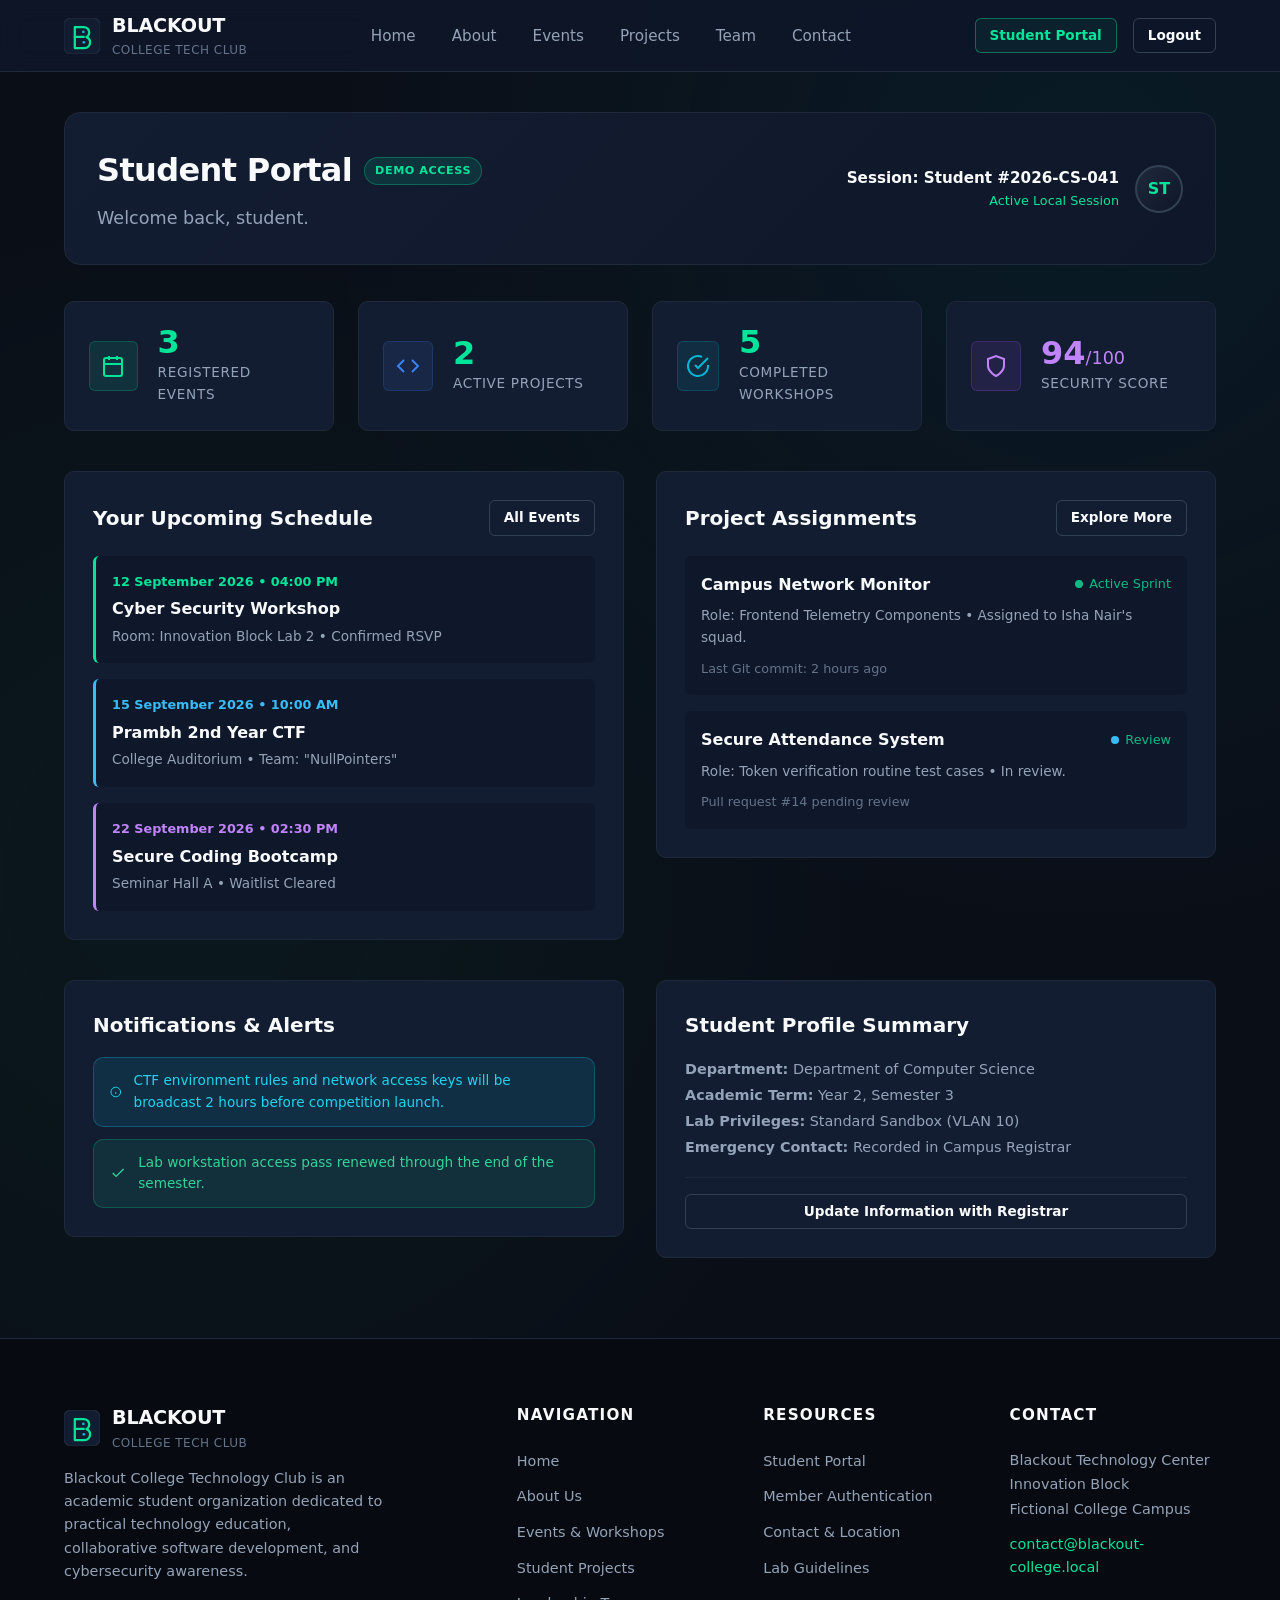
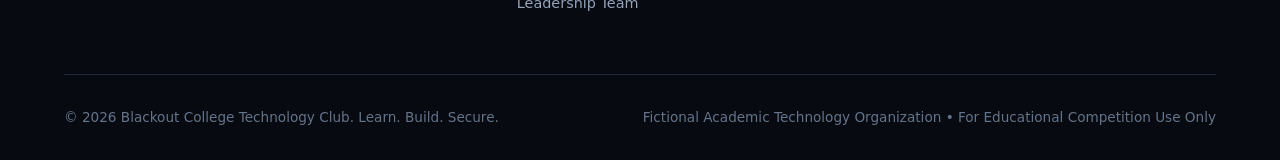
==== website/portal.html @ 45f64d4b "Initial commit: Prambh 2nd Year CTF website and organizer documentation" ====
<!DOCTYPE html>
<html lang="en">
<head>
  <meta charset="UTF-8">
  <meta name="viewport" content="width=device-width, initial-scale=1.0">
  <meta name="description" content="Blackout Student Dashboard - Track club activities, event registrations, projects, and lab credentials.">
  <title>Student Portal | Blackout College Technology Club</title>
  <link rel="stylesheet" href="assets/css/style.css">
</head>
<body>
  <a href="#main-content" class="skip-link">Skip to main content</a>

  <!-- Global Header -->
  <header class="site-header">
    <div class="container nav-wrapper">
      <a href="index.html" class="brand-link" aria-label="Blackout College Technology Club Home">
        <svg class="brand-logo-svg" viewBox="0 0 40 40" fill="none" xmlns="http://www.w3.org/2000/svg" aria-hidden="true">
          <rect width="40" height="40" rx="8" fill="#131D31" stroke="#1E293B" stroke-width="1.5"/>
          <path d="M12 10H22C25.3137 10 28 12.6863 28 16C28 18.2372 26.7725 20.188 24.9644 21.2183C27.3551 22.1868 29 24.5218 29 27.25C29 30.7018 26.2018 33.5 22.75 33.5H12V10Z" stroke="#00E599" stroke-width="2.5" stroke-linecap="round" stroke-linejoin="round"/>
          <path d="M12 21H22" stroke="#00E599" stroke-width="2.5" stroke-linecap="round"/>
          <circle cx="21.5" cy="15.5" r="1.5" fill="#06B6D4"/>
          <circle cx="22" cy="27" r="1.5" fill="#06B6D4"/>
        </svg>
        <div>
          <span>BLACKOUT</span>
          <span class="brand-text-sub">COLLEGE TECH CLUB</span>
        </div>
      </a>

      <nav aria-label="Main Navigation">
        <ul class="nav-menu">
          <li><a href="index.html" class="nav-link">Home</a></li>
          <li><a href="about.html" class="nav-link">About</a></li>
          <li><a href="events.html" class="nav-link">Events</a></li>
          <li><a href="projects.html" class="nav-link">Projects</a></li>
          <li><a href="team.html" class="nav-link">Team</a></li>
          <li><a href="contact.html" class="nav-link">Contact</a></li>
          <li class="nav-menu-portal-item" style="display: none;">
            <a href="portal.html" class="btn btn-sm btn-accent-outline active" style="width: 100%; text-align: center; margin-bottom: 8px;">Student Portal</a>
            <a href="login.html" class="btn btn-sm btn-primary" style="width: 100%; text-align: center;">Logout</a>
          </li>
        </ul>
      </nav>

      <div class="nav-actions">
        <a href="portal.html" class="btn btn-sm btn-accent-outline active">Student Portal</a>
        <a href="login.html" class="btn btn-sm btn-outline">Logout</a>
      </div>

      <button class="mobile-nav-toggle" aria-label="Toggle navigation menu" aria-expanded="false">
        <span class="hamburger-line"></span>
      </button>
    </div>
  </header>

  <main id="main-content" class="section" style="padding-top: 40px;">
    <div class="container">
      <!-- Portal Banner -->
      <div class="portal-banner">
        <div>
          <div style="display: flex; align-items: center; gap: 12px; margin-bottom: 8px;">
            <h1 class="page-title" style="font-size: 2rem; margin-bottom: 0;">Student Portal</h1>
            <span class="badge badge-general" style="font-size: 0.7rem;">Demo Access</span>
          </div>
          <p style="font-size: 1.1rem; color: var(--text-secondary); margin-bottom: 0;">
            Welcome back, student.
          </p>
        </div>

        <div style="display: flex; align-items: center; gap: 16px;">
          <div style="text-align: right;">
            <div style="font-weight: 700; font-size: 0.95rem;">Session: Student #2026-CS-041</div>
            <div style="font-size: 0.8rem; color: var(--accent-primary);">Active Local Session</div>
          </div>
          <div class="team-avatar" style="width: 48px; height: 48px; font-size: 1rem; margin-bottom: 0;">
            ST
          </div>
        </div>
      </div>

      <!-- Statistics Cards -->
      <div class="grid grid-4" style="margin-bottom: 40px;">
        <!-- Registered Events -->
        <div class="stat-card">
          <div class="card-icon-box" style="margin-bottom: 0;">
            <svg width="24" height="24" viewBox="0 0 24 24" fill="none" stroke="currentColor" stroke-width="2">
              <rect x="3" y="4" width="18" height="18" rx="2" ry="2"/>
              <line x1="16" y1="2" x2="16" y2="6"/>
              <line x1="8" y1="2" x2="8" y2="6"/>
              <line x1="3" y1="10" x2="21" y2="10"/>
            </svg>
          </div>
          <div>
            <div class="stat-number">3</div>
            <div class="stat-label">Registered Events</div>
          </div>
        </div>

        <!-- Active Projects -->
        <div class="stat-card">
          <div class="card-icon-box blue" style="margin-bottom: 0;">
            <svg width="24" height="24" viewBox="0 0 24 24" fill="none" stroke="currentColor" stroke-width="2">
              <polyline points="16 18 22 12 16 6"/>
              <polyline points="8 6 2 12 8 18"/>
            </svg>
          </div>
          <div>
            <div class="stat-number">2</div>
            <div class="stat-label">Active Projects</div>
          </div>
        </div>

        <!-- Completed Workshops -->
        <div class="stat-card">
          <div class="card-icon-box cyan" style="margin-bottom: 0;">
            <svg width="24" height="24" viewBox="0 0 24 24" fill="none" stroke="currentColor" stroke-width="2">
              <path d="M22 11.08V12a10 10 0 1 1-5.93-9.14"/>
              <polyline points="22 4 12 14.01 9 11.01"/>
            </svg>
          </div>
          <div>
            <div class="stat-number">5</div>
            <div class="stat-label">Completed Workshops</div>
          </div>
        </div>

        <!-- Security Score -->
        <div class="stat-card">
          <div class="card-icon-box purple" style="margin-bottom: 0;">
            <svg width="24" height="24" viewBox="0 0 24 24" fill="none" stroke="currentColor" stroke-width="2">
              <path d="M12 22s8-4 8-10V5l-8-3-8 3v7c0 6 8 10 8 10z"/>
            </svg>
          </div>
          <div>
            <div class="stat-number" style="color: #c084fc;">94<span style="font-size: 1.1rem; font-weight: 500;">/100</span></div>
            <div class="stat-label">Security Score</div>
          </div>
        </div>
      </div>

      <!-- Main Dashboard Grid -->
      <div class="grid grid-2" style="gap: 32px; align-items: flex-start; margin-bottom: 40px;">
        <!-- Left: Upcoming Events & Registered Schedule -->
        <div class="card">
          <div style="display: flex; justify-content: space-between; align-items: center; margin-bottom: 20px;">
            <h2 class="card-title" style="font-size: 1.25rem; margin-bottom: 0;">Your Upcoming Schedule</h2>
            <a href="events.html" class="btn btn-sm btn-outline">All Events</a>
          </div>

          <div style="display: flex; flex-direction: column; gap: 16px;">
            <div style="padding: 16px; background: var(--bg-secondary); border-radius: var(--radius-sm); border-left: 3px solid var(--accent-primary);">
              <div style="font-size: 0.8rem; color: var(--accent-primary); font-weight: 600; margin-bottom: 4px;">
                12 September 2026 &bull; 04:00 PM
              </div>
              <div style="font-weight: 700; margin-bottom: 4px;">Cyber Security Workshop</div>
              <div style="font-size: 0.85rem; color: var(--text-secondary);">Room: Innovation Block Lab 2 &bull; Confirmed RSVP</div>
            </div>

            <div style="padding: 16px; background: var(--bg-secondary); border-radius: var(--radius-sm); border-left: 3px solid #38bdf8;">
              <div style="font-size: 0.8rem; color: #38bdf8; font-weight: 600; margin-bottom: 4px;">
                15 September 2026 &bull; 10:00 AM
              </div>
              <div style="font-weight: 700; margin-bottom: 4px;">Prambh 2nd Year CTF</div>
              <div style="font-size: 0.85rem; color: var(--text-secondary);">College Auditorium &bull; Team: "NullPointers"</div>
            </div>

            <div style="padding: 16px; background: var(--bg-secondary); border-radius: var(--radius-sm); border-left: 3px solid #c084fc;">
              <div style="font-size: 0.8rem; color: #c084fc; font-weight: 600; margin-bottom: 4px;">
                22 September 2026 &bull; 02:30 PM
              </div>
              <div style="font-weight: 700; margin-bottom: 4px;">Secure Coding Bootcamp</div>
              <div style="font-size: 0.85rem; color: var(--text-secondary);">Seminar Hall A &bull; Waitlist Cleared</div>
            </div>
          </div>
        </div>

        <!-- Right: Project Status & Contributions -->
        <div class="card">
          <div style="display: flex; justify-content: space-between; align-items: center; margin-bottom: 20px;">
            <h2 class="card-title" style="font-size: 1.25rem; margin-bottom: 0;">Project Assignments</h2>
            <a href="projects.html" class="btn btn-sm btn-outline">Explore More</a>
          </div>

          <div style="display: flex; flex-direction: column; gap: 16px;">
            <div style="padding: 16px; background: var(--bg-secondary); border-radius: var(--radius-sm);">
              <div style="display: flex; justify-content: space-between; margin-bottom: 8px;">
                <span style="font-weight: 700;">Campus Network Monitor</span>
                <span class="project-status"><span class="status-dot"></span> Active Sprint</span>
              </div>
              <p style="font-size: 0.85rem; margin-bottom: 10px;">Role: Frontend Telemetry Components &bull; Assigned to Isha Nair's squad.</p>
              <div style="font-size: 0.8rem; color: var(--text-muted);">Last Git commit: 2 hours ago</div>
            </div>

            <div style="padding: 16px; background: var(--bg-secondary); border-radius: var(--radius-sm);">
              <div style="display: flex; justify-content: space-between; margin-bottom: 8px;">
                <span style="font-weight: 700;">Secure Attendance System</span>
                <span class="project-status"><span class="status-dot" style="background: #38bdf8;"></span> Review</span>
              </div>
              <p style="font-size: 0.85rem; margin-bottom: 10px;">Role: Token verification routine test cases &bull; In review.</p>
              <div style="font-size: 0.8rem; color: var(--text-muted);">Pull request #14 pending review</div>
            </div>
          </div>
        </div>
      </div>

      <!-- Bottom: Notifications & Profile Summary -->
      <div class="grid grid-2" style="gap: 32px; align-items: flex-start;">
        <!-- Notifications -->
        <div class="card">
          <h2 class="card-title" style="font-size: 1.25rem; margin-bottom: 16px;">Notifications &amp; Alerts</h2>
          <div style="display: flex; flex-direction: column; gap: 12px;">
            <div class="alert alert-info" style="margin-bottom: 0; padding: 12px 16px;">
              <svg width="18" height="18" viewBox="0 0 24 24" fill="none" stroke="currentColor" stroke-width="2">
                <circle cx="12" cy="12" r="10"/>
                <line x1="12" y1="16" x2="12" y2="12"/>
                <line x1="12" y1="8" x2="12.01" y2="8"/>
              </svg>
              <span style="font-size: 0.85rem;">CTF environment rules and network access keys will be broadcast 2 hours before competition launch.</span>
            </div>

            <div class="alert alert-success" style="margin-bottom: 0; padding: 12px 16px;">
              <svg width="18" height="18" viewBox="0 0 24 24" fill="none" stroke="currentColor" stroke-width="2">
                <polyline points="20 6 9 17 4 12"/>
              </svg>
              <span style="font-size: 0.85rem;">Lab workstation access pass renewed through the end of the semester.</span>
            </div>
          </div>
        </div>

        <!-- Profile Summary -->
        <div class="card">
          <h2 class="card-title" style="font-size: 1.25rem; margin-bottom: 16px;">Student Profile Summary</h2>
          <div style="font-size: 0.9rem; line-height: 1.8; color: var(--text-secondary);">
            <div><strong>Department:</strong> Department of Computer Science</div>
            <div><strong>Academic Term:</strong> Year 2, Semester 3</div>
            <div><strong>Lab Privileges:</strong> Standard Sandbox (VLAN 10)</div>
            <div><strong>Emergency Contact:</strong> Recorded in Campus Registrar</div>
          </div>
          <div style="margin-top: 16px; padding-top: 16px; border-top: 1px solid var(--border-subtle);">
            <a href="contact.html" class="btn btn-sm btn-outline" style="width: 100%;">Update Information with Registrar</a>
          </div>
        </div>
      </div>
    </div>
  </main>

  <!-- Global Footer -->
  <footer class="site-footer">
    <div class="container">
      <div class="footer-grid">
        <div class="footer-brand">
          <a href="index.html" class="brand-link">
            <svg class="brand-logo-svg" viewBox="0 0 40 40" fill="none" xmlns="http://www.w3.org/2000/svg" aria-hidden="true">
              <rect width="40" height="40" rx="8" fill="#131D31" stroke="#1E293B" stroke-width="1.5"/>
              <path d="M12 10H22C25.3137 10 28 12.6863 28 16C28 18.2372 26.7725 20.188 24.9644 21.2183C27.3551 22.1868 29 24.5218 29 27.25C29 30.7018 26.2018 33.5 22.75 33.5H12V10Z" stroke="#00E599" stroke-width="2.5" stroke-linecap="round" stroke-linejoin="round"/>
              <path d="M12 21H22" stroke="#00E599" stroke-width="2.5" stroke-linecap="round"/>
              <circle cx="21.5" cy="15.5" r="1.5" fill="#06B6D4"/>
              <circle cx="22" cy="27" r="1.5" fill="#06B6D4"/>
            </svg>
            <div>
              <span>BLACKOUT</span>
              <span class="brand-text-sub">COLLEGE TECH CLUB</span>
            </div>
          </a>
          <p>
            Blackout College Technology Club is an academic student organization dedicated to practical technology education, collaborative software development, and cybersecurity awareness.
          </p>
        </div>

        <div>
          <h4 class="footer-col-title">Navigation</h4>
          <ul class="footer-links">
            <li><a href="index.html">Home</a></li>
            <li><a href="about.html">About Us</a></li>
            <li><a href="events.html">Events & Workshops</a></li>
            <li><a href="projects.html">Student Projects</a></li>
            <li><a href="team.html">Leadership Team</a></li>
          </ul>
        </div>

        <div>
          <h4 class="footer-col-title">Resources</h4>
          <ul class="footer-links">
            <li><a href="portal.html">Student Portal</a></li>
            <li><a href="login.html">Member Authentication</a></li>
            <li><a href="contact.html">Contact & Location</a></li>
            <li><a href="portal.html#main-content">Lab Guidelines</a></li>
          </ul>
        </div>

        <div>
          <h4 class="footer-col-title">Contact</h4>
          <p style="font-size: 0.9rem; line-height: 1.7; margin-bottom: 12px;">
            Blackout Technology Center<br>
            Innovation Block<br>
            Fictional College Campus
          </p>
          <p style="font-size: 0.9rem; color: var(--accent-primary);">
            contact@blackout-college.local
          </p>
        </div>
      </div>

      <div class="footer-bottom">
        <div>
          &copy; 2026 Blackout College Technology Club. Learn. Build. Secure.
        </div>
        <div>
          Fictional Academic Technology Organization &bull; For Educational Competition Use Only
        </div>
      </div>
    </div>
  </footer>

  <script src="assets/js/main.js"></script>
</body>
</html>
---- website/assets/css/style.css ----
/* ==========================================================================
   BLACKOUT COLLEGE TECHNOLOGY CLUB - DESIGN SYSTEM & STYLESHEET
   Brand: Blackout College Technology Club
   Tagline: Learn. Build. Secure.
   ========================================================================== */

:root {
  /* Core Color Palette */
  --bg-primary: #0a0e17;
  --bg-secondary: #0f172a;
  --bg-card: #131d31;
  --bg-card-hover: #18253d;
  --bg-elevated: #1e293b;
  --bg-glass: rgba(15, 23, 42, 0.85);

  /* Accents */
  --accent-primary: #00e599;
  --accent-primary-hover: #00c784;
  --accent-primary-glow: rgba(0, 229, 153, 0.2);
  --accent-secondary: #06b6d4;
  --accent-secondary-glow: rgba(6, 182, 212, 0.2);
  --accent-blue: #3b82f6;

  /* Text Colors */
  --text-primary: #f8fafc;
  --text-secondary: #94a3b8;
  --text-muted: #64748b;
  --text-inverse: #0a0e17;

  /* Borders & Dividers */
  --border-subtle: #1e293b;
  --border-medium: #334155;
  --border-focus: #00e599;

  /* Status Colors */
  --status-success: #10b981;
  --status-warning: #f59e0b;
  --status-danger: #ef4444;
  --status-info: #38bdf8;

  /* Typography */
  --font-sans: system-ui, -apple-system, BlinkMacSystemFont, 'Segoe UI', Roboto, Oxygen, Ubuntu, Cantarell, 'Helvetica Neue', sans-serif;
  --font-mono: 'SFMono-Regular', Consolas, 'Liberation Mono', Menlo, Courier, monospace;

  /* Shadows */
  --shadow-sm: 0 1px 2px 0 rgba(0, 0, 0, 0.4);
  --shadow-md: 0 4px 12px -2px rgba(0, 0, 0, 0.5);
  --shadow-lg: 0 12px 28px -4px rgba(0, 0, 0, 0.6);
  --shadow-glow: 0 0 24px -4px var(--accent-primary-glow);

  /* Transitions */
  --transition-fast: 0.15s ease;
  --transition-normal: 0.25s ease;
  --transition-slow: 0.4s ease;

  /* Layout */
  --container-max: 1200px;
  --header-height: 72px;
  --radius-sm: 6px;
  --radius-md: 10px;
  --radius-lg: 16px;
  --radius-full: 9999px;
}

/* Base Resets */
*,
*::before,
*::after {
  box-sizing: border-box;
  margin: 0;
  padding: 0;
}

html {
  font-family: var(--font-sans);
  background-color: var(--bg-primary);
  color: var(--text-primary);
  line-height: 1.6;
  scroll-behavior: smooth;
  -webkit-font-smoothing: antialiased;
}

body {
  min-height: 100vh;
  display: flex;
  flex-direction: column;
  background: radial-gradient(circle at 85% 10%, rgba(6, 182, 212, 0.08) 0%, transparent 40%),
    radial-gradient(circle at 15% 50%, rgba(0, 229, 153, 0.05) 0%, transparent 50%),
    var(--bg-primary);
  overflow-x: hidden;
}

img,
svg {
  display: block;
  max-width: 100%;
}

a {
  color: inherit;
  text-decoration: none;
  transition: color var(--transition-fast);
}

button,
input,
textarea,
select {
  font: inherit;
  color: inherit;
}

/* Accessibility Focus States */
:focus-visible {
  outline: 2px solid var(--accent-primary);
  outline-offset: 3px;
}

.skip-link {
  position: absolute;
  top: -999px;
  left: 20px;
  background: var(--accent-primary);
  color: var(--text-inverse);
  padding: 10px 18px;
  border-radius: var(--radius-sm);
  font-weight: 600;
  z-index: 9999;
}

.skip-link:focus {
  top: 20px;
}

/* Layout Utilities */
.container {
  width: 100%;
  max-width: var(--container-max);
  margin: 0 auto;
  padding: 0 24px;
}

.section {
  padding: 80px 0;
  position: relative;
}

.section-alt {
  background-color: rgba(15, 23, 42, 0.5);
  border-top: 1px solid var(--border-subtle);
  border-bottom: 1px solid var(--border-subtle);
}

.section-header {
  text-align: center;
  max-width: 700px;
  margin: 0 auto 56px;
}

.section-badge {
  display: inline-block;
  font-size: 0.75rem;
  text-transform: uppercase;
  letter-spacing: 0.12em;
  font-weight: 700;
  color: var(--accent-primary);
  background: rgba(0, 229, 153, 0.1);
  padding: 6px 14px;
  border-radius: var(--radius-full);
  margin-bottom: 14px;
  border: 1px solid rgba(0, 229, 153, 0.25);
}

.section-title {
  font-size: 2.25rem;
  font-weight: 800;
  color: var(--text-primary);
  line-height: 1.25;
  margin-bottom: 16px;
  letter-spacing: -0.02em;
}

.section-subtitle {
  font-size: 1.1rem;
  color: var(--text-secondary);
  line-height: 1.6;
}

/* Grid Layouts */
.grid {
  display: grid;
  gap: 24px;
}

.grid-2 {
  grid-template-columns: repeat(2, 1fr);
}

.grid-3 {
  grid-template-columns: repeat(3, 1fr);
}

.grid-4 {
  grid-template-columns: repeat(4, 1fr);
}

/* Typography Helpers */
h1,
h2,
h3,
h4,
h5,
h6 {
  color: var(--text-primary);
  font-weight: 700;
}

p {
  color: var(--text-secondary);
}

/* ==========================================================================
   Header & Navigation
   ========================================================================== */
.site-header {
  position: sticky;
  top: 0;
  height: var(--header-height);
  background: var(--bg-glass);
  backdrop-filter: blur(12px);
  -webkit-backdrop-filter: blur(12px);
  border-bottom: 1px solid var(--border-subtle);
  z-index: 1000;
  display: flex;
  align-items: center;
}

.nav-wrapper {
  display: flex;
  align-items: center;
  justify-content: space-between;
  width: 100%;
}

.brand-link {
  display: flex;
  align-items: center;
  gap: 12px;
  font-weight: 800;
  font-size: 1.2rem;
  letter-spacing: -0.01em;
  color: var(--text-primary);
}

.brand-logo-svg {
  width: 36px;
  height: 36px;
  flex-shrink: 0;
}

.brand-text-sub {
  font-size: 0.75rem;
  color: var(--text-muted);
  font-weight: 500;
  display: block;
  letter-spacing: 0.04em;
}

.nav-menu {
  display: flex;
  align-items: center;
  gap: 32px;
  list-style: none;
}

.nav-link {
  font-size: 0.95rem;
  font-weight: 500;
  color: var(--text-secondary);
  position: relative;
  padding: 6px 2px;
}

.nav-link:hover {
  color: var(--text-primary);
}

.nav-link.active {
  color: var(--accent-primary);
  font-weight: 600;
}

.nav-link.active::after {
  content: '';
  position: absolute;
  bottom: 0;
  left: 0;
  right: 0;
  height: 2px;
  background-color: var(--accent-primary);
  border-radius: var(--radius-full);
}

.nav-actions {
  display: flex;
  align-items: center;
  gap: 16px;
}

/* Mobile Toggle */
.mobile-nav-toggle {
  display: none;
  background: transparent;
  border: 1px solid var(--border-subtle);
  border-radius: var(--radius-sm);
  color: var(--text-primary);
  padding: 8px;
  cursor: pointer;
  width: 42px;
  height: 42px;
  align-items: center;
  justify-content: center;
}

.mobile-nav-toggle:hover {
  background: var(--bg-elevated);
}

.hamburger-line {
  display: block;
  width: 22px;
  height: 2px;
  background: var(--text-primary);
  transition: transform var(--transition-normal), opacity var(--transition-normal);
  position: relative;
}

.hamburger-line::before,
.hamburger-line::after {
  content: '';
  position: absolute;
  width: 22px;
  height: 2px;
  background: var(--text-primary);
  left: 0;
  transition: transform var(--transition-normal);
}

.hamburger-line::before {
  top: -6px;
}

.hamburger-line::after {
  top: 6px;
}

.mobile-nav-toggle.open .hamburger-line {
  background: transparent;
}

.mobile-nav-toggle.open .hamburger-line::before {
  transform: translateY(6px) rotate(45deg);
}

.mobile-nav-toggle.open .hamburger-line::after {
  transform: translateY(-6px) rotate(-45deg);
}

/* ==========================================================================
   Buttons & Badges
   ========================================================================== */
.btn {
  display: inline-flex;
  align-items: center;
  justify-content: center;
  gap: 8px;
  padding: 10px 22px;
  border-radius: var(--radius-md);
  font-size: 0.95rem;
  font-weight: 600;
  cursor: pointer;
  transition: all var(--transition-fast);
  border: 1px solid transparent;
  white-space: nowrap;
}

.btn-primary {
  background: var(--accent-primary);
  color: var(--text-inverse);
  box-shadow: 0 2px 10px rgba(0, 229, 153, 0.2);
}

.btn-primary:hover {
  background: var(--accent-primary-hover);
  transform: translateY(-1px);
  box-shadow: 0 4px 16px rgba(0, 229, 153, 0.35);
}

.btn-outline {
  background: transparent;
  color: var(--text-primary);
  border-color: var(--border-medium);
}

.btn-outline:hover {
  background: var(--bg-elevated);
  border-color: var(--text-secondary);
}

.btn-accent-outline {
  background: rgba(0, 229, 153, 0.05);
  color: var(--accent-primary);
  border-color: rgba(0, 229, 153, 0.4);
}

.btn-accent-outline:hover {
  background: rgba(0, 229, 153, 0.15);
  border-color: var(--accent-primary);
}

.btn-sm {
  padding: 6px 14px;
  font-size: 0.85rem;
  border-radius: var(--radius-sm);
}

.btn-lg {
  padding: 14px 28px;
  font-size: 1.05rem;
  border-radius: var(--radius-md);
}

.badge {
  display: inline-flex;
  align-items: center;
  padding: 4px 10px;
  border-radius: var(--radius-full);
  font-size: 0.75rem;
  font-weight: 600;
  text-transform: uppercase;
  letter-spacing: 0.05em;
}

.badge-cyber {
  background: rgba(239, 68, 68, 0.15);
  color: #f87171;
  border: 1px solid rgba(239, 68, 68, 0.3);
}

.badge-dev {
  background: rgba(59, 130, 246, 0.15);
  color: #60a5fa;
  border: 1px solid rgba(59, 130, 246, 0.3);
}

.badge-ai {
  background: rgba(168, 85, 247, 0.15);
  color: #c084fc;
  border: 1px solid rgba(168, 85, 247, 0.3);
}

.badge-network {
  background: rgba(6, 182, 212, 0.15);
  color: #22d3ee;
  border: 1px solid rgba(6, 182, 212, 0.3);
}

.badge-general {
  background: rgba(0, 229, 153, 0.12);
  color: var(--accent-primary);
  border: 1px solid rgba(0, 229, 153, 0.3);
}

/* ==========================================================================
   Hero Section
   ========================================================================== */
.hero {
  padding: 90px 0 100px;
  position: relative;
  overflow: hidden;
}

.hero-grid {
  display: grid;
  grid-template-columns: 1.15fr 0.85fr;
  align-items: center;
  gap: 48px;
}

.hero-content {
  max-width: 620px;
}

.hero-pretitle {
  display: inline-flex;
  align-items: center;
  gap: 8px;
  font-size: 0.85rem;
  font-weight: 700;
  letter-spacing: 0.15em;
  text-transform: uppercase;
  color: var(--accent-primary);
  margin-bottom: 20px;
}

.hero-title {
  font-size: 3.5rem;
  font-weight: 800;
  line-height: 1.1;
  letter-spacing: -0.03em;
  margin-bottom: 24px;
  background: linear-gradient(135deg, #ffffff 0%, #cbd5e1 60%, var(--accent-primary) 100%);
  -webkit-background-clip: text;
  -webkit-text-fill-color: transparent;
}

.hero-description {
  font-size: 1.2rem;
  color: var(--text-secondary);
  line-height: 1.65;
  margin-bottom: 36px;
}

.hero-buttons {
  display: flex;
  gap: 16px;
  flex-wrap: wrap;
}

.hero-graphic {
  position: relative;
  display: flex;
  justify-content: center;
}

.hero-svg-frame {
  width: 100%;
  max-width: 440px;
  border-radius: var(--radius-lg);
  background: linear-gradient(145deg, rgba(30, 41, 59, 0.5), rgba(15, 23, 42, 0.8));
  border: 1px solid var(--border-subtle);
  padding: 32px;
  box-shadow: var(--shadow-lg), 0 0 30px rgba(0, 229, 153, 0.05);
  position: relative;
}

/* ==========================================================================
   Card Component Styles
   ========================================================================== */
.card {
  background: var(--bg-card);
  border: 1px solid var(--border-subtle);
  border-radius: var(--radius-md);
  padding: 28px;
  transition: transform var(--transition-normal), border-color var(--transition-normal), box-shadow var(--transition-normal);
  position: relative;
  display: flex;
  flex-direction: column;
}

.card:hover {
  transform: translateY(-4px);
  border-color: var(--border-medium);
  box-shadow: var(--shadow-md);
}

.card-accent-top {
  border-top: 3px solid var(--accent-primary);
}

.card-icon-box {
  width: 50px;
  height: 50px;
  border-radius: var(--radius-sm);
  background: rgba(0, 229, 153, 0.1);
  border: 1px solid rgba(0, 229, 153, 0.2);
  display: flex;
  align-items: center;
  justify-content: center;
  margin-bottom: 20px;
  color: var(--accent-primary);
}

.card-icon-box.cyan {
  background: rgba(6, 182, 212, 0.1);
  border-color: rgba(6, 182, 212, 0.2);
  color: var(--accent-secondary);
}

.card-icon-box.blue {
  background: rgba(59, 130, 246, 0.1);
  border-color: rgba(59, 130, 246, 0.2);
  color: var(--accent-blue);
}

.card-icon-box.purple {
  background: rgba(168, 85, 247, 0.1);
  border-color: rgba(168, 85, 247, 0.2);
  color: #c084fc;
}

.card-title {
  font-size: 1.3rem;
  font-weight: 700;
  margin-bottom: 12px;
  color: var(--text-primary);
}

.card-text {
  color: var(--text-secondary);
  font-size: 0.95rem;
  line-height: 1.6;
  margin-bottom: 20px;
  flex-grow: 1;
}

.card-meta {
  display: flex;
  align-items: center;
  justify-content: space-between;
  border-top: 1px solid var(--border-subtle);
  padding-top: 16px;
  margin-top: auto;
  font-size: 0.85rem;
  color: var(--text-muted);
}

/* Event Specific Cards */
.event-date-badge {
  display: flex;
  align-items: center;
  gap: 8px;
  font-size: 0.85rem;
  color: var(--accent-primary);
  font-weight: 600;
  margin-bottom: 14px;
}

/* Project Card Specifics */
.project-status {
  display: inline-flex;
  align-items: center;
  gap: 6px;
  font-size: 0.8rem;
  color: var(--status-success);
  font-weight: 500;
}

.status-dot {
  width: 8px;
  height: 8px;
  border-radius: 50%;
  background: var(--status-success);
}

/* Team Member Cards */
.team-avatar {
  width: 80px;
  height: 80px;
  border-radius: 50%;
  background: linear-gradient(135deg, var(--bg-elevated), var(--bg-secondary));
  border: 2px solid var(--border-medium);
  display: flex;
  align-items: center;
  justify-content: center;
  font-size: 1.5rem;
  font-weight: 700;
  color: var(--accent-primary);
  margin-bottom: 20px;
}

.team-role {
  color: var(--accent-primary);
  font-size: 0.9rem;
  font-weight: 600;
  margin-bottom: 12px;
}

/* ==========================================================================
   Forms & Controls
   ========================================================================== */
.form-group {
  margin-bottom: 22px;
}

.form-label {
  display: block;
  font-size: 0.9rem;
  font-weight: 600;
  color: var(--text-primary);
  margin-bottom: 8px;
}

.form-control {
  width: 100%;
  padding: 12px 16px;
  border-radius: var(--radius-md);
  background: var(--bg-secondary);
  border: 1px solid var(--border-medium);
  color: var(--text-primary);
  font-size: 0.95rem;
  transition: border-color var(--transition-fast), box-shadow var(--transition-fast);
}

.form-control:focus {
  outline: none;
  border-color: var(--border-focus);
  box-shadow: 0 0 0 3px rgba(0, 229, 153, 0.15);
}

.form-control.is-invalid {
  border-color: var(--status-danger);
}

.form-feedback {
  font-size: 0.8rem;
  margin-top: 6px;
  color: var(--status-danger);
  display: none;
}

.form-control.is-invalid+.form-feedback {
  display: block;
}

.form-check {
  display: flex;
  align-items: center;
  gap: 10px;
}

.form-check-input {
  appearance: none;
  -webkit-appearance: none;
  width: 18px;
  height: 18px;
  border: 1px solid var(--border-medium);
  border-radius: 4px;
  background: var(--bg-secondary);
  cursor: pointer;
  position: relative;
  display: inline-grid;
  place-content: center;
}

.form-check-input:checked {
  background: var(--accent-primary);
  border-color: var(--accent-primary);
}

.form-check-input:checked::before {
  content: "";
  width: 10px;
  height: 6px;
  border-left: 2px solid var(--text-inverse);
  border-bottom: 2px solid var(--text-inverse);
  transform: rotate(-45deg) translate(1px, -1px);
}

.form-check-label {
  font-size: 0.9rem;
  color: var(--text-secondary);
  cursor: pointer;
}

/* Alert Notification Banner */
.alert {
  padding: 16px 20px;
  border-radius: var(--radius-md);
  margin-bottom: 24px;
  font-size: 0.95rem;
  display: flex;
  align-items: center;
  gap: 12px;
}

.alert-success {
  background: rgba(16, 185, 129, 0.12);
  border: 1px solid rgba(16, 185, 129, 0.3);
  color: #34d399;
}

.alert-info {
  background: rgba(6, 182, 212, 0.12);
  border: 1px solid rgba(6, 182, 212, 0.3);
  color: #22d3ee;
}

/* ==========================================================================
   Page Specific Layouts
   ========================================================================== */

/* Page Header Banner */
.page-header {
  padding: 60px 0 40px;
  text-align: center;
  border-bottom: 1px solid var(--border-subtle);
  background: linear-gradient(180deg, rgba(15, 23, 42, 0.6) 0%, transparent 100%);
}

.page-title {
  font-size: 2.75rem;
  font-weight: 800;
  margin-bottom: 12px;
  letter-spacing: -0.02em;
}

.page-subtitle {
  font-size: 1.15rem;
  color: var(--text-secondary);
  max-width: 640px;
  margin: 0 auto;
}

/* Timeline */
.timeline {
  position: relative;
  max-width: 800px;
  margin: 40px auto 0;
  padding-left: 36px;
}

.timeline::before {
  content: '';
  position: absolute;
  left: 11px;
  top: 6px;
  bottom: 6px;
  width: 2px;
  background: var(--border-medium);
}

.timeline-item {
  position: relative;
  margin-bottom: 40px;
}

.timeline-dot {
  position: absolute;
  left: -36px;
  top: 4px;
  width: 24px;
  height: 24px;
  border-radius: 50%;
  background: var(--bg-secondary);
  border: 3px solid var(--accent-primary);
}

.timeline-year {
  font-size: 1.1rem;
  font-weight: 700;
  color: var(--accent-primary);
  margin-bottom: 6px;
}

.timeline-content {
  background: var(--bg-card);
  padding: 20px 24px;
  border-radius: var(--radius-md);
  border: 1px solid var(--border-subtle);
}

/* Auth / Login Container */
.auth-wrapper {
  min-height: calc(100vh - var(--header-height) - 180px);
  display: flex;
  align-items: center;
  justify-content: center;
  padding: 60px 20px;
}

.auth-card {
  width: 100%;
  max-width: 440px;
  background: var(--bg-card);
  border: 1px solid var(--border-subtle);
  border-radius: var(--radius-lg);
  padding: 40px;
  box-shadow: var(--shadow-lg);
}

.auth-header {
  text-align: center;
  margin-bottom: 32px;
}

.auth-header .brand-logo-svg {
  margin: 0 auto 16px;
}

.auth-title {
  font-size: 1.6rem;
  margin-bottom: 8px;
}

.auth-footer {
  margin-top: 28px;
  padding-top: 20px;
  border-top: 1px solid var(--border-subtle);
  text-align: center;
  font-size: 0.85rem;
  color: var(--text-muted);
}

/* Portal Dashboard */
.portal-banner {
  background: linear-gradient(135deg, #131d31 0%, #0f172a 100%);
  border: 1px solid var(--border-subtle);
  border-radius: var(--radius-lg);
  padding: 32px;
  margin-bottom: 36px;
  display: flex;
  justify-content: space-between;
  align-items: center;
  flex-wrap: wrap;
  gap: 20px;
}

.stat-card {
  background: var(--bg-card);
  border: 1px solid var(--border-subtle);
  border-radius: var(--radius-md);
  padding: 24px;
  display: flex;
  align-items: center;
  gap: 20px;
}

.stat-number {
  font-size: 2rem;
  font-weight: 800;
  color: var(--accent-primary);
  line-height: 1;
}

.stat-label {
  font-size: 0.85rem;
  color: var(--text-secondary);
  text-transform: uppercase;
  letter-spacing: 0.05em;
  margin-top: 4px;
}

/* 404 Page */
.error-page {
  min-height: calc(100vh - var(--header-height) - 180px);
  display: flex;
  align-items: center;
  justify-content: center;
  text-align: center;
  padding: 60px 20px;
}

.error-code {
  font-size: 6rem;
  font-weight: 900;
  color: var(--text-muted);
  line-height: 1;
  margin-bottom: 12px;
  letter-spacing: -0.05em;
}

/* Contact Info Box */
.contact-info-card {
  background: var(--bg-card);
  border: 1px solid var(--border-subtle);
  border-radius: var(--radius-md);
  padding: 32px;
}

.contact-info-item {
  display: flex;
  gap: 16px;
  margin-bottom: 24px;
}

.contact-info-item:last-child {
  margin-bottom: 0;
}

.contact-icon {
  width: 44px;
  height: 44px;
  border-radius: var(--radius-sm);
  background: rgba(0, 229, 153, 0.1);
  border: 1px solid rgba(0, 229, 153, 0.2);
  color: var(--accent-primary);
  display: flex;
  align-items: center;
  justify-content: center;
  flex-shrink: 0;
}

/* ==========================================================================
   Footer
   ========================================================================== */
.site-footer {
  margin-top: auto;
  background: #070a10;
  border-top: 1px solid var(--border-subtle);
  padding: 64px 0 32px;
}

.footer-grid {
  display: grid;
  grid-template-columns: 2fr 1fr 1fr 1fr;
  gap: 40px;
  margin-bottom: 48px;
}

.footer-brand p {
  margin-top: 14px;
  max-width: 320px;
  font-size: 0.9rem;
}

.footer-col-title {
  font-size: 0.95rem;
  font-weight: 700;
  text-transform: uppercase;
  letter-spacing: 0.08em;
  color: var(--text-primary);
  margin-bottom: 20px;
}

.footer-links {
  list-style: none;
}

.footer-links li {
  margin-bottom: 10px;
}

.footer-links a {
  font-size: 0.9rem;
  color: var(--text-secondary);
}

.footer-links a:hover {
  color: var(--accent-primary);
}

.footer-bottom {
  padding-top: 32px;
  border-top: 1px solid var(--border-subtle);
  display: flex;
  align-items: center;
  justify-content: space-between;
  flex-wrap: wrap;
  gap: 16px;
  font-size: 0.85rem;
  color: var(--text-muted);
}

/* ==========================================================================
   Responsive Breakpoints
   ========================================================================== */

/* 1024px Tablet / Small Laptop */
@media (max-width: 1024px) {
  .hero-grid {
    grid-template-columns: 1fr;
    text-align: center;
  }

  .hero-content {
    max-width: 100%;
  }

  .hero-buttons {
    justify-content: center;
  }

  .grid-4 {
    grid-template-columns: repeat(2, 1fr);
  }

  .footer-grid {
    grid-template-columns: 1fr 1fr;
  }
}

/* 768px Tablet & Mobile */
@media (max-width: 768px) {
  :root {
    --header-height: 64px;
  }

  .section {
    padding: 60px 0;
  }

  .section-title {
    font-size: 1.85rem;
  }

  .hero-title {
    font-size: 2.5rem;
  }

  /* Mobile Navigation Drawer */
  .mobile-nav-toggle {
    display: flex;
  }

  .nav-menu {
    position: fixed;
    top: var(--header-height);
    left: 0;
    right: 0;
    background: var(--bg-card);
    border-bottom: 1px solid var(--border-subtle);
    flex-direction: column;
    align-items: flex-start;
    padding: 24px 32px;
    gap: 20px;
    box-shadow: var(--shadow-lg);
    transform: translateY(-120%);
    transition: transform var(--transition-normal);
    z-index: 999;
  }

  .nav-menu.open {
    transform: translateY(0);
  }

  .nav-link {
    font-size: 1.05rem;
    width: 100%;
    padding: 8px 0;
  }

  .nav-actions {
    display: none;
  }

  .nav-menu-portal-item {
    display: block !important;
    width: 100%;
    margin-top: 10px;
    padding-top: 16px;
    border-top: 1px solid var(--border-subtle);
  }

  .grid-2,
  .grid-3 {
    grid-template-columns: 1fr;
  }

  .footer-grid {
    grid-template-columns: 1fr;
    gap: 32px;
  }
}

/* 480px & 375px Mobile */
@media (max-width: 480px) {
  .hero-title {
    font-size: 2.1rem;
  }

  .hero-description {
    font-size: 1rem;
  }

  .btn {
    width: 100%;
  }

  .hero-buttons {
    flex-direction: column;
    width: 100%;
  }

  .grid-4 {
    grid-template-columns: 1fr;
  }

  .auth-card {
    padding: 28px 20px;
  }

  .portal-banner {
    padding: 20px;
  }
}
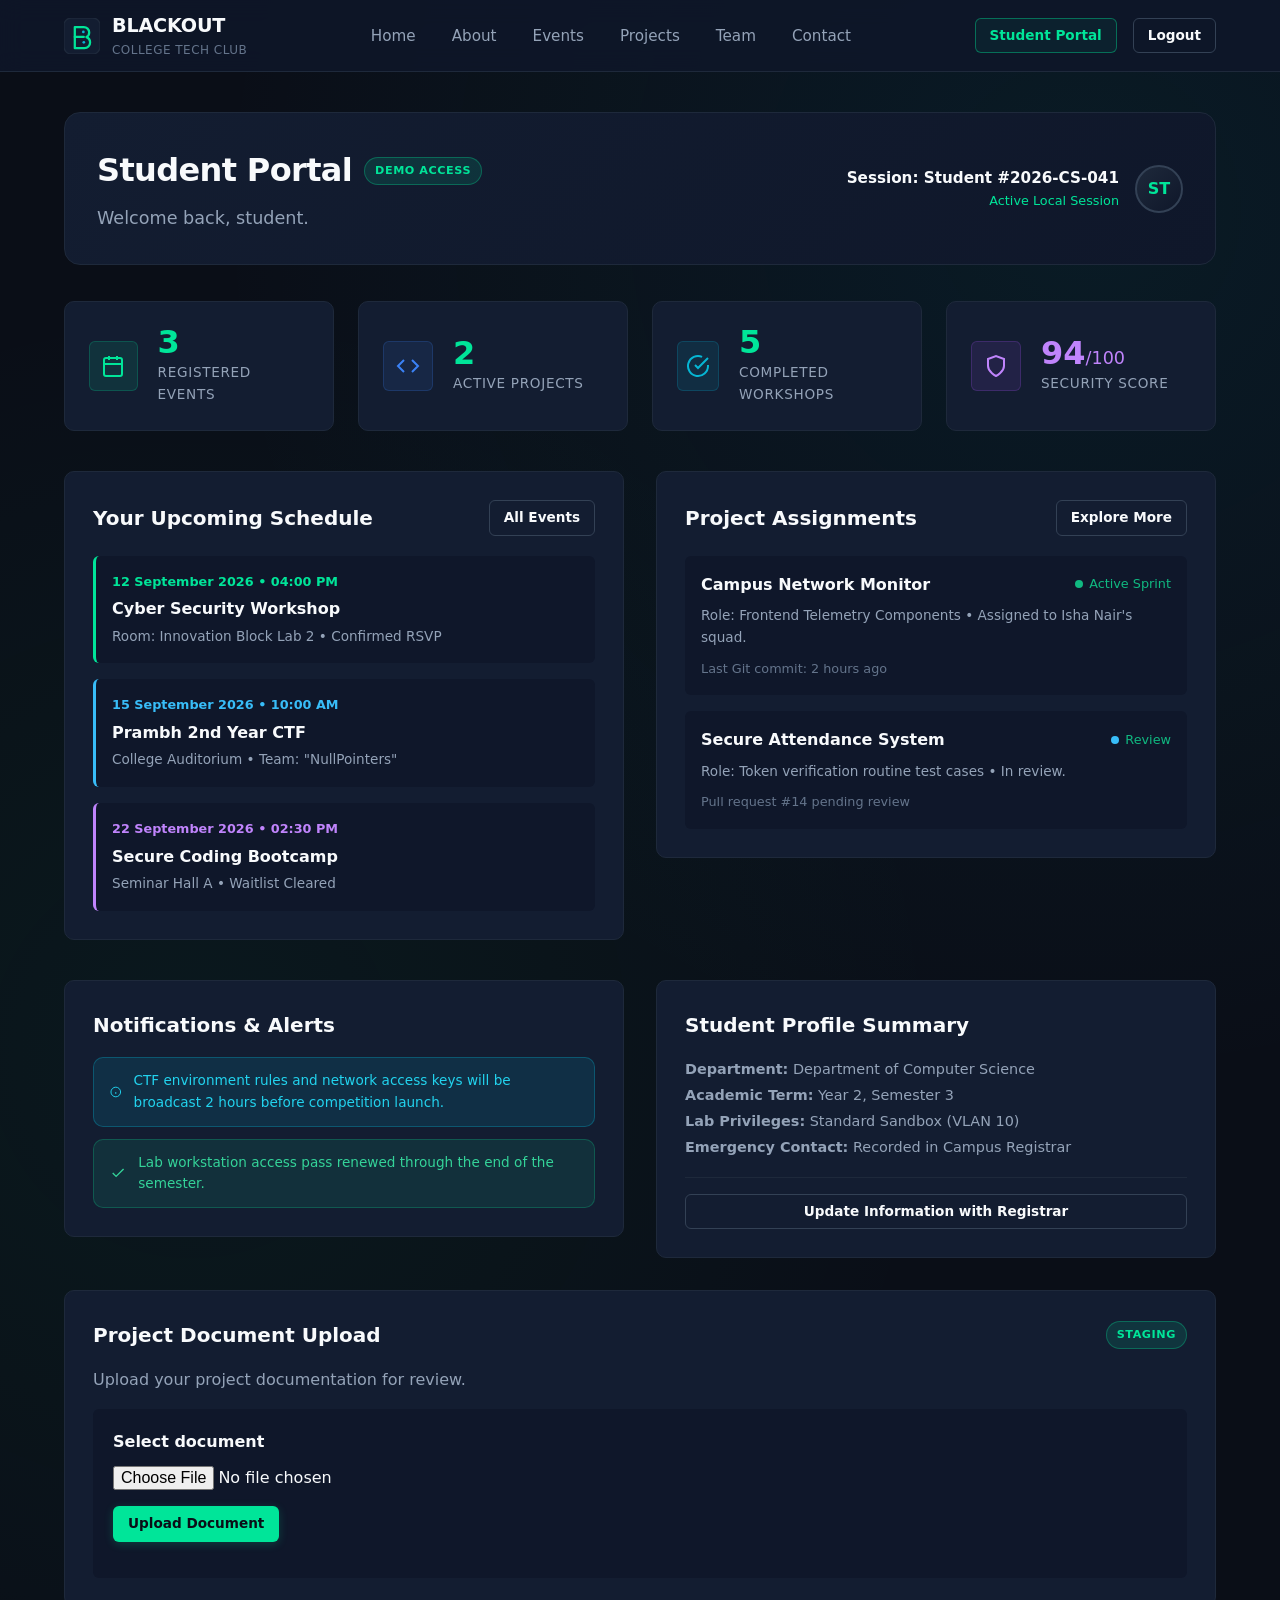
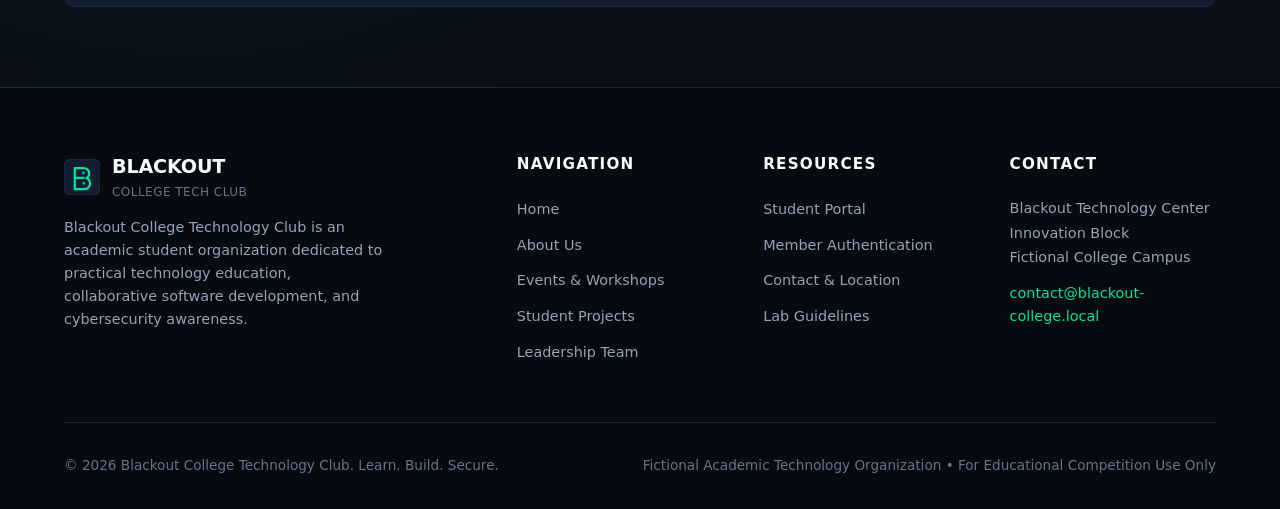
==== commit 8fd41045: "Update portal.html" ====
--- a/website/portal.html
+++ b/website/portal.html
@@ -55,6 +55,7 @@
 
   <main id="main-content" class="section" style="padding-top: 40px;">
     <div class="container">
+
       <!-- Portal Banner -->
       <div class="portal-banner">
         <div>
@@ -62,6 +63,7 @@
             <h1 class="page-title" style="font-size: 2rem; margin-bottom: 0;">Student Portal</h1>
             <span class="badge badge-general" style="font-size: 0.7rem;">Demo Access</span>
           </div>
+
           <p style="font-size: 1.1rem; color: var(--text-secondary); margin-bottom: 0;">
             Welcome back, student.
           </p>
@@ -72,6 +74,7 @@
             <div style="font-weight: 700; font-size: 0.95rem;">Session: Student #2026-CS-041</div>
             <div style="font-size: 0.8rem; color: var(--accent-primary);">Active Local Session</div>
           </div>
+
           <div class="team-avatar" style="width: 48px; height: 48px; font-size: 1rem; margin-bottom: 0;">
             ST
           </div>
@@ -80,6 +83,7 @@
 
       <!-- Statistics Cards -->
       <div class="grid grid-4" style="margin-bottom: 40px;">
+
         <!-- Registered Events -->
         <div class="stat-card">
           <div class="card-icon-box" style="margin-bottom: 0;">
@@ -90,6 +94,7 @@
               <line x1="3" y1="10" x2="21" y2="10"/>
             </svg>
           </div>
+
           <div>
             <div class="stat-number">3</div>
             <div class="stat-label">Registered Events</div>
@@ -104,6 +109,7 @@
               <polyline points="8 6 2 12 8 18"/>
             </svg>
           </div>
+
           <div>
             <div class="stat-number">2</div>
             <div class="stat-label">Active Projects</div>
@@ -118,6 +124,7 @@
               <polyline points="22 4 12 14.01 9 11.01"/>
             </svg>
           </div>
+
           <div>
             <div class="stat-number">5</div>
             <div class="stat-label">Completed Workshops</div>
@@ -131,125 +138,246 @@
               <path d="M12 22s8-4 8-10V5l-8-3-8 3v7c0 6 8 10 8 10z"/>
             </svg>
           </div>
+
           <div>
-            <div class="stat-number" style="color: #c084fc;">94<span style="font-size: 1.1rem; font-weight: 500;">/100</span></div>
+            <div class="stat-number" style="color: #c084fc;">
+              94<span style="font-size: 1.1rem; font-weight: 500;">/100</span>
+            </div>
             <div class="stat-label">Security Score</div>
           </div>
         </div>
+
       </div>
 
       <!-- Main Dashboard Grid -->
       <div class="grid grid-2" style="gap: 32px; align-items: flex-start; margin-bottom: 40px;">
-        <!-- Left: Upcoming Events & Registered Schedule -->
+
+        <!-- Left: Upcoming Events -->
         <div class="card">
           <div style="display: flex; justify-content: space-between; align-items: center; margin-bottom: 20px;">
-            <h2 class="card-title" style="font-size: 1.25rem; margin-bottom: 0;">Your Upcoming Schedule</h2>
+            <h2 class="card-title" style="font-size: 1.25rem; margin-bottom: 0;">
+              Your Upcoming Schedule
+            </h2>
+
             <a href="events.html" class="btn btn-sm btn-outline">All Events</a>
           </div>
 
           <div style="display: flex; flex-direction: column; gap: 16px;">
+
             <div style="padding: 16px; background: var(--bg-secondary); border-radius: var(--radius-sm); border-left: 3px solid var(--accent-primary);">
               <div style="font-size: 0.8rem; color: var(--accent-primary); font-weight: 600; margin-bottom: 4px;">
                 12 September 2026 &bull; 04:00 PM
               </div>
-              <div style="font-weight: 700; margin-bottom: 4px;">Cyber Security Workshop</div>
-              <div style="font-size: 0.85rem; color: var(--text-secondary);">Room: Innovation Block Lab 2 &bull; Confirmed RSVP</div>
+
+              <div style="font-weight: 700; margin-bottom: 4px;">
+                Cyber Security Workshop
+              </div>
+
+              <div style="font-size: 0.85rem; color: var(--text-secondary);">
+                Room: Innovation Block Lab 2 &bull; Confirmed RSVP
+              </div>
             </div>
 
             <div style="padding: 16px; background: var(--bg-secondary); border-radius: var(--radius-sm); border-left: 3px solid #38bdf8;">
               <div style="font-size: 0.8rem; color: #38bdf8; font-weight: 600; margin-bottom: 4px;">
                 15 September 2026 &bull; 10:00 AM
               </div>
-              <div style="font-weight: 700; margin-bottom: 4px;">Prambh 2nd Year CTF</div>
-              <div style="font-size: 0.85rem; color: var(--text-secondary);">College Auditorium &bull; Team: "NullPointers"</div>
+
+              <div style="font-weight: 700; margin-bottom: 4px;">
+                Prambh 2nd Year CTF
+              </div>
+
+              <div style="font-size: 0.85rem; color: var(--text-secondary);">
+                College Auditorium &bull; Team: "NullPointers"
+              </div>
             </div>
 
             <div style="padding: 16px; background: var(--bg-secondary); border-radius: var(--radius-sm); border-left: 3px solid #c084fc;">
               <div style="font-size: 0.8rem; color: #c084fc; font-weight: 600; margin-bottom: 4px;">
                 22 September 2026 &bull; 02:30 PM
               </div>
-              <div style="font-weight: 700; margin-bottom: 4px;">Secure Coding Bootcamp</div>
-              <div style="font-size: 0.85rem; color: var(--text-secondary);">Seminar Hall A &bull; Waitlist Cleared</div>
-            </div>
-          </div>
-        </div>
-
-        <!-- Right: Project Status & Contributions -->
+
+              <div style="font-weight: 700; margin-bottom: 4px;">
+                Secure Coding Bootcamp
+              </div>
+
+              <div style="font-size: 0.85rem; color: var(--text-secondary);">
+                Seminar Hall A &bull; Waitlist Cleared
+              </div>
+            </div>
+
+          </div>
+        </div>
+
+        <!-- Right: Project Status -->
         <div class="card">
           <div style="display: flex; justify-content: space-between; align-items: center; margin-bottom: 20px;">
-            <h2 class="card-title" style="font-size: 1.25rem; margin-bottom: 0;">Project Assignments</h2>
+            <h2 class="card-title" style="font-size: 1.25rem; margin-bottom: 0;">
+              Project Assignments
+            </h2>
+
             <a href="projects.html" class="btn btn-sm btn-outline">Explore More</a>
           </div>
 
           <div style="display: flex; flex-direction: column; gap: 16px;">
+
             <div style="padding: 16px; background: var(--bg-secondary); border-radius: var(--radius-sm);">
               <div style="display: flex; justify-content: space-between; margin-bottom: 8px;">
                 <span style="font-weight: 700;">Campus Network Monitor</span>
-                <span class="project-status"><span class="status-dot"></span> Active Sprint</span>
-              </div>
-              <p style="font-size: 0.85rem; margin-bottom: 10px;">Role: Frontend Telemetry Components &bull; Assigned to Isha Nair's squad.</p>
-              <div style="font-size: 0.8rem; color: var(--text-muted);">Last Git commit: 2 hours ago</div>
+
+                <span class="project-status">
+                  <span class="status-dot"></span> Active Sprint
+                </span>
+              </div>
+
+              <p style="font-size: 0.85rem; margin-bottom: 10px;">
+                Role: Frontend Telemetry Components &bull; Assigned to Isha Nair's squad.
+              </p>
+
+              <div style="font-size: 0.8rem; color: var(--text-muted);">
+                Last Git commit: 2 hours ago
+              </div>
             </div>
 
             <div style="padding: 16px; background: var(--bg-secondary); border-radius: var(--radius-sm);">
               <div style="display: flex; justify-content: space-between; margin-bottom: 8px;">
                 <span style="font-weight: 700;">Secure Attendance System</span>
-                <span class="project-status"><span class="status-dot" style="background: #38bdf8;"></span> Review</span>
-              </div>
-              <p style="font-size: 0.85rem; margin-bottom: 10px;">Role: Token verification routine test cases &bull; In review.</p>
-              <div style="font-size: 0.8rem; color: var(--text-muted);">Pull request #14 pending review</div>
-            </div>
-          </div>
-        </div>
+
+                <span class="project-status">
+                  <span class="status-dot" style="background: #38bdf8;"></span> Review
+                </span>
+              </div>
+
+              <p style="font-size: 0.85rem; margin-bottom: 10px;">
+                Role: Token verification routine test cases &bull; In review.
+              </p>
+
+              <div style="font-size: 0.8rem; color: var(--text-muted);">
+                Pull request #14 pending review
+              </div>
+            </div>
+
+          </div>
+        </div>
+
       </div>
 
       <!-- Bottom: Notifications & Profile Summary -->
       <div class="grid grid-2" style="gap: 32px; align-items: flex-start;">
+
         <!-- Notifications -->
         <div class="card">
-          <h2 class="card-title" style="font-size: 1.25rem; margin-bottom: 16px;">Notifications &amp; Alerts</h2>
+          <h2 class="card-title" style="font-size: 1.25rem; margin-bottom: 16px;">
+            Notifications &amp; Alerts
+          </h2>
+
           <div style="display: flex; flex-direction: column; gap: 12px;">
+
             <div class="alert alert-info" style="margin-bottom: 0; padding: 12px 16px;">
               <svg width="18" height="18" viewBox="0 0 24 24" fill="none" stroke="currentColor" stroke-width="2">
                 <circle cx="12" cy="12" r="10"/>
                 <line x1="12" y1="16" x2="12" y2="12"/>
                 <line x1="12" y1="8" x2="12.01" y2="8"/>
               </svg>
-              <span style="font-size: 0.85rem;">CTF environment rules and network access keys will be broadcast 2 hours before competition launch.</span>
+
+              <span style="font-size: 0.85rem;">
+                CTF environment rules and network access keys will be broadcast 2 hours before competition launch.
+              </span>
             </div>
 
             <div class="alert alert-success" style="margin-bottom: 0; padding: 12px 16px;">
               <svg width="18" height="18" viewBox="0 0 24 24" fill="none" stroke="currentColor" stroke-width="2">
                 <polyline points="20 6 9 17 4 12"/>
               </svg>
-              <span style="font-size: 0.85rem;">Lab workstation access pass renewed through the end of the semester.</span>
-            </div>
+
+              <span style="font-size: 0.85rem;">
+                Lab workstation access pass renewed through the end of the semester.
+              </span>
+            </div>
+
           </div>
         </div>
 
         <!-- Profile Summary -->
         <div class="card">
-          <h2 class="card-title" style="font-size: 1.25rem; margin-bottom: 16px;">Student Profile Summary</h2>
+          <h2 class="card-title" style="font-size: 1.25rem; margin-bottom: 16px;">
+            Student Profile Summary
+          </h2>
+
           <div style="font-size: 0.9rem; line-height: 1.8; color: var(--text-secondary);">
             <div><strong>Department:</strong> Department of Computer Science</div>
             <div><strong>Academic Term:</strong> Year 2, Semester 3</div>
             <div><strong>Lab Privileges:</strong> Standard Sandbox (VLAN 10)</div>
             <div><strong>Emergency Contact:</strong> Recorded in Campus Registrar</div>
           </div>
+
           <div style="margin-top: 16px; padding-top: 16px; border-top: 1px solid var(--border-subtle);">
-            <a href="contact.html" class="btn btn-sm btn-outline" style="width: 100%;">Update Information with Registrar</a>
-          </div>
-        </div>
-      </div>
+            <a href="contact.html" class="btn btn-sm btn-outline" style="width: 100%;">
+              Update Information with Registrar
+            </a>
+          </div>
+        </div>
+
+      </div>
+
+      <!-- Task 5: Document Upload -->
+      <div class="card" style="margin-top: 32px;">
+
+        <div style="display: flex; justify-content: space-between; align-items: center; margin-bottom: 16px;">
+          <h2 class="card-title" style="font-size: 1.25rem; margin-bottom: 0;">
+            Project Document Upload
+          </h2>
+
+          <span class="badge badge-general" style="font-size: 0.7rem;">
+            Staging
+          </span>
+        </div>
+
+        <p style="color: var(--text-secondary); margin-bottom: 16px;">
+          Upload your project documentation for review.
+        </p>
+
+        <div style="padding: 20px; background: var(--bg-secondary); border-radius: var(--radius-sm);">
+
+          <label for="document-upload" style="display: block; margin-bottom: 10px; font-weight: 600;">
+            Select document
+          </label>
+
+          <input
+            type="file"
+            id="document-upload"
+            accept=".pdf,.doc,.docx"
+            style="margin-bottom: 16px;"
+          >
+
+          <br>
+
+          <button
+            type="button"
+            id="upload-document-btn"
+            class="btn btn-sm btn-primary"
+          >
+            Upload Document
+          </button>
+
+          <div id="upload-status" style="margin-top: 16px;"></div>
+
+        </div>
+
+      </div>
+
     </div>
   </main>
 
   <!-- Global Footer -->
   <footer class="site-footer">
     <div class="container">
+
       <div class="footer-grid">
+
         <div class="footer-brand">
           <a href="index.html" class="brand-link">
+
             <svg class="brand-logo-svg" viewBox="0 0 40 40" fill="none" xmlns="http://www.w3.org/2000/svg" aria-hidden="true">
               <rect width="40" height="40" rx="8" fill="#131D31" stroke="#1E293B" stroke-width="1.5"/>
               <path d="M12 10H22C25.3137 10 28 12.6863 28 16C28 18.2372 26.7725 20.188 24.9644 21.2183C27.3551 22.1868 29 24.5218 29 27.25C29 30.7018 26.2018 33.5 22.75 33.5H12V10Z" stroke="#00E599" stroke-width="2.5" stroke-linecap="round" stroke-linejoin="round"/>
@@ -257,11 +385,14 @@
               <circle cx="21.5" cy="15.5" r="1.5" fill="#06B6D4"/>
               <circle cx="22" cy="27" r="1.5" fill="#06B6D4"/>
             </svg>
+
             <div>
               <span>BLACKOUT</span>
               <span class="brand-text-sub">COLLEGE TECH CLUB</span>
             </div>
+
           </a>
+
           <p>
             Blackout College Technology Club is an academic student organization dedicated to practical technology education, collaborative software development, and cybersecurity awareness.
           </p>
@@ -269,6 +400,7 @@
 
         <div>
           <h4 class="footer-col-title">Navigation</h4>
+
           <ul class="footer-links">
             <li><a href="index.html">Home</a></li>
             <li><a href="about.html">About Us</a></li>
@@ -280,6 +412,7 @@
 
         <div>
           <h4 class="footer-col-title">Resources</h4>
+
           <ul class="footer-links">
             <li><a href="portal.html">Student Portal</a></li>
             <li><a href="login.html">Member Authentication</a></li>
@@ -290,28 +423,56 @@
 
         <div>
           <h4 class="footer-col-title">Contact</h4>
+
           <p style="font-size: 0.9rem; line-height: 1.7; margin-bottom: 12px;">
             Blackout Technology Center<br>
             Innovation Block<br>
             Fictional College Campus
           </p>
+
           <p style="font-size: 0.9rem; color: var(--accent-primary);">
             contact@blackout-college.local
           </p>
         </div>
+
       </div>
 
       <div class="footer-bottom">
         <div>
           &copy; 2026 Blackout College Technology Club. Learn. Build. Secure.
         </div>
+
         <div>
           Fictional Academic Technology Organization &bull; For Educational Competition Use Only
         </div>
       </div>
+
     </div>
   </footer>
 
   <script src="assets/js/main.js"></script>
+
+  <!-- Task 4: Login Bypass -->
+  <script>
+    const params = new URLSearchParams(window.location.search);
+
+    if (params.get('access') === 'granted') {
+      const flag = document.createElement('div');
+
+      flag.textContent = 'THM{prambh_login_bypass}';
+
+      flag.style.cssText = `
+        margin: 20px auto;
+        padding: 15px;
+        max-width: 600px;
+        text-align: center;
+        font-family: monospace;
+        font-size: 1.1rem;
+      `;
+
+      document.body.appendChild(flag);
+    }
+  </script>
+
 </body>
 </html>
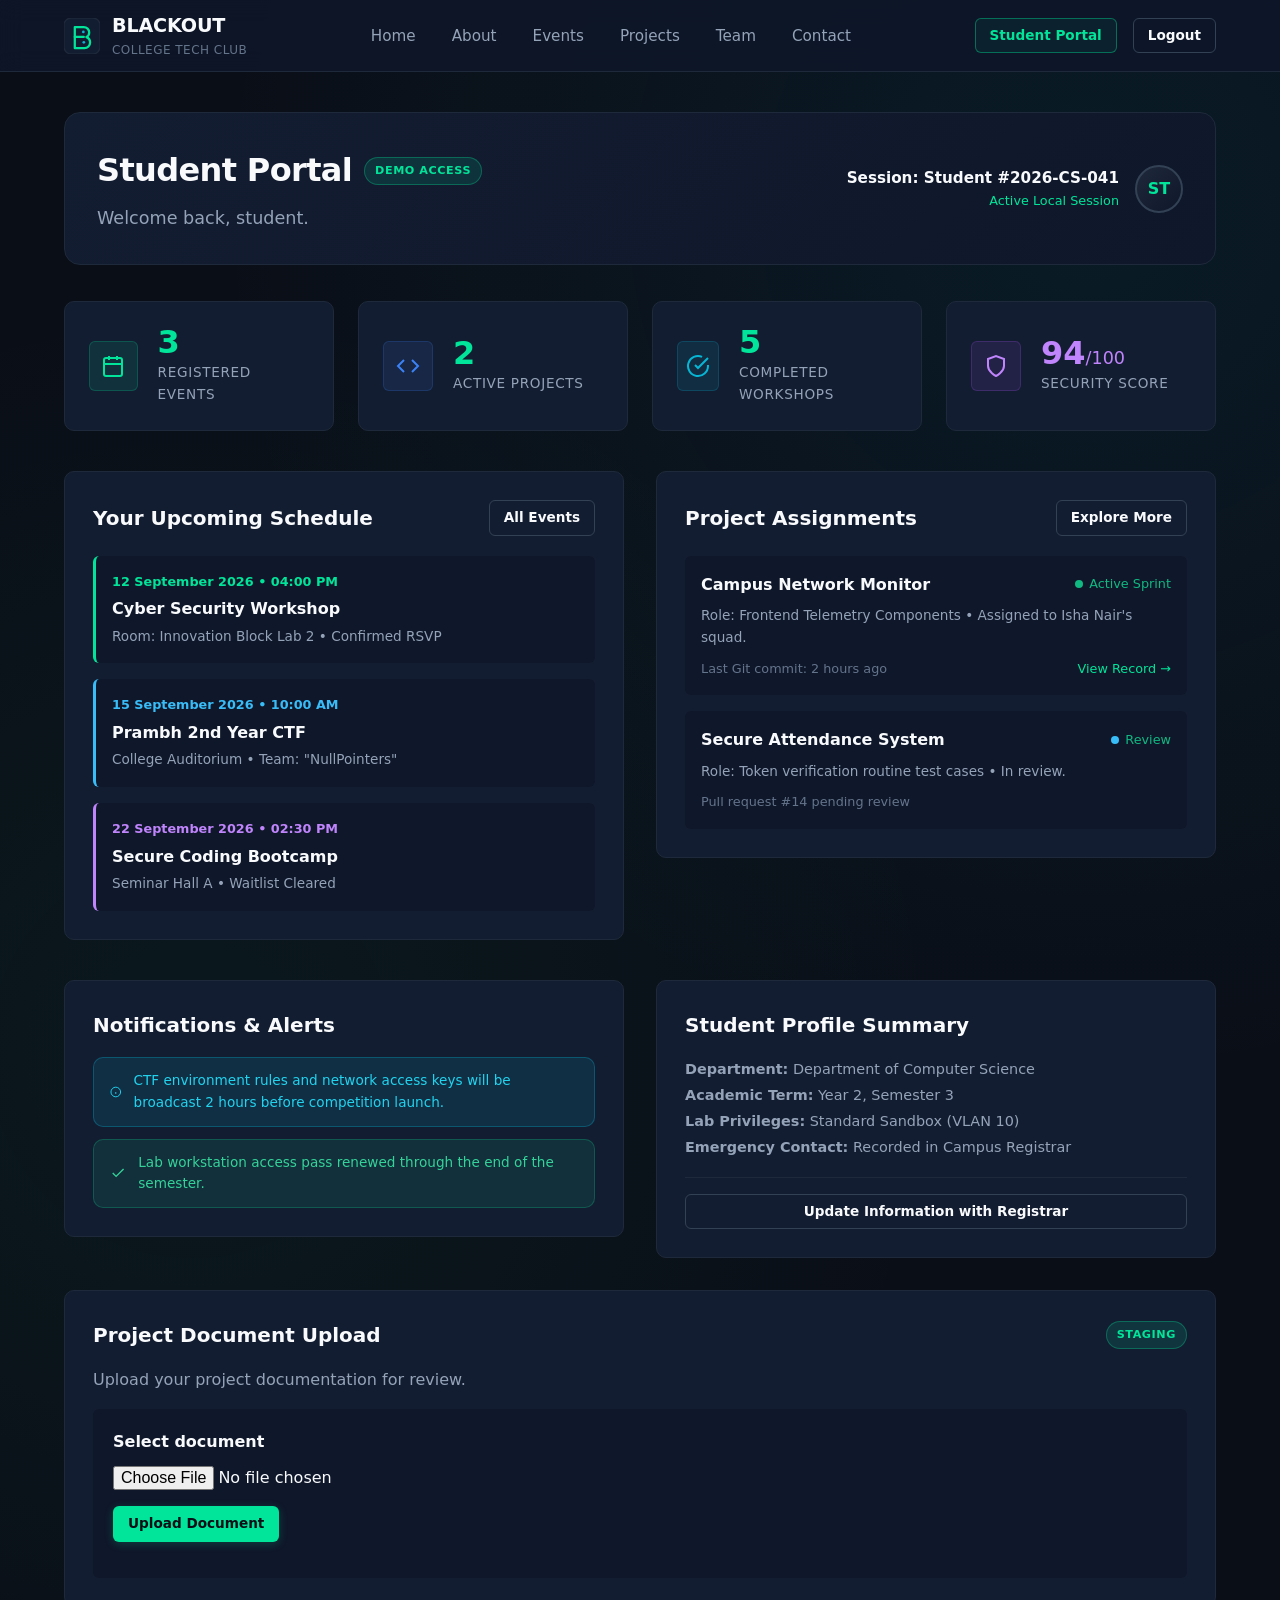
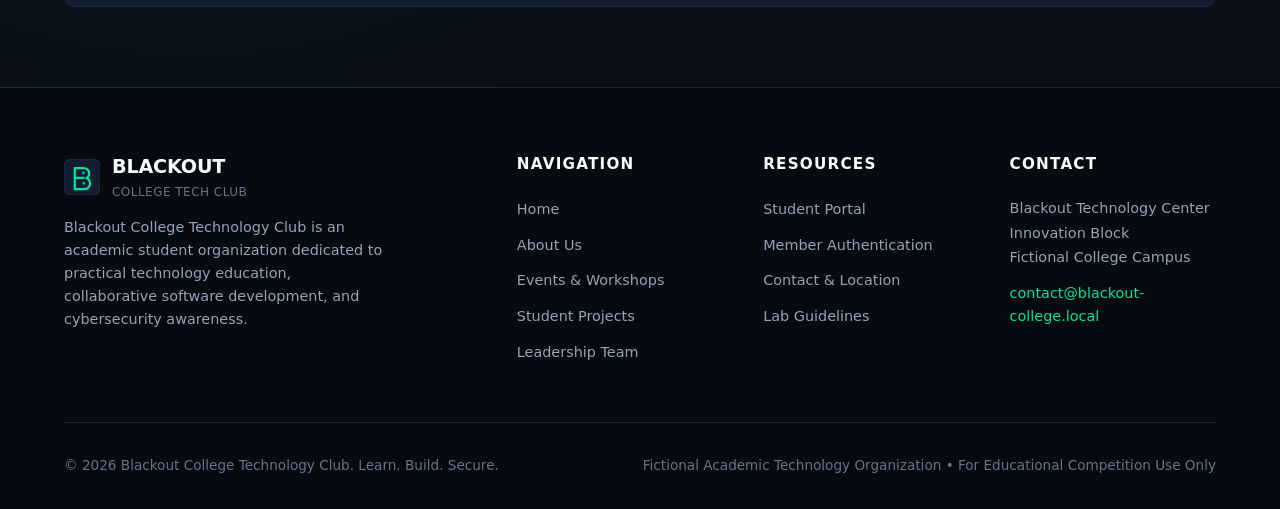
==== commit 5654ec1e: "Fix cross-task CTF flag leakage and isolate challenge assets" ====
--- a/website/portal.html
+++ b/website/portal.html
@@ -234,8 +234,13 @@
                 Role: Frontend Telemetry Components &bull; Assigned to Isha Nair's squad.
               </p>
 
-              <div style="font-size: 0.8rem; color: var(--text-muted);">
-                Last Git commit: 2 hours ago
+              <div style="display: flex; justify-content: space-between; align-items: center; margin-top: 10px;">
+                <div style="font-size: 0.8rem; color: var(--text-muted);">
+                  Last Git commit: 2 hours ago
+                </div>
+                <a href="records/view.html?id=1" style="font-size: 0.8rem; color: var(--accent-primary); font-weight: 500;">
+                  View Record &rarr;
+                </a>
               </div>
             </div>
 
@@ -451,26 +456,34 @@
   </footer>
 
   <script src="assets/js/main.js"></script>
+  <script src="assets/js/upload.js"></script>
 
   <!-- Task 4: Login Bypass -->
   <script>
     const params = new URLSearchParams(window.location.search);
 
     if (params.get('access') === 'granted') {
-      const flag = document.createElement('div');
-
-      flag.textContent = 'THM{prambh_login_bypass}';
-
-      flag.style.cssText = `
-        margin: 20px auto;
-        padding: 15px;
-        max-width: 600px;
-        text-align: center;
-        font-family: monospace;
-        font-size: 1.1rem;
-      `;
-
-      document.body.appendChild(flag);
+      fetch('assets/data/login-session.json')
+        .then(response => {
+          if (!response.ok) {
+            throw new Error('Session retrieval failed.');
+          }
+          return response.json();
+        })
+        .then(data => {
+          const flag = document.createElement('div');
+          flag.textContent = data.flag;
+          flag.style.cssText = `
+            margin: 20px auto;
+            padding: 15px;
+            max-width: 600px;
+            text-align: center;
+            font-family: monospace;
+            font-size: 1.1rem;
+          `;
+          document.body.appendChild(flag);
+        })
+        .catch(() => {});
     }
   </script>
 
